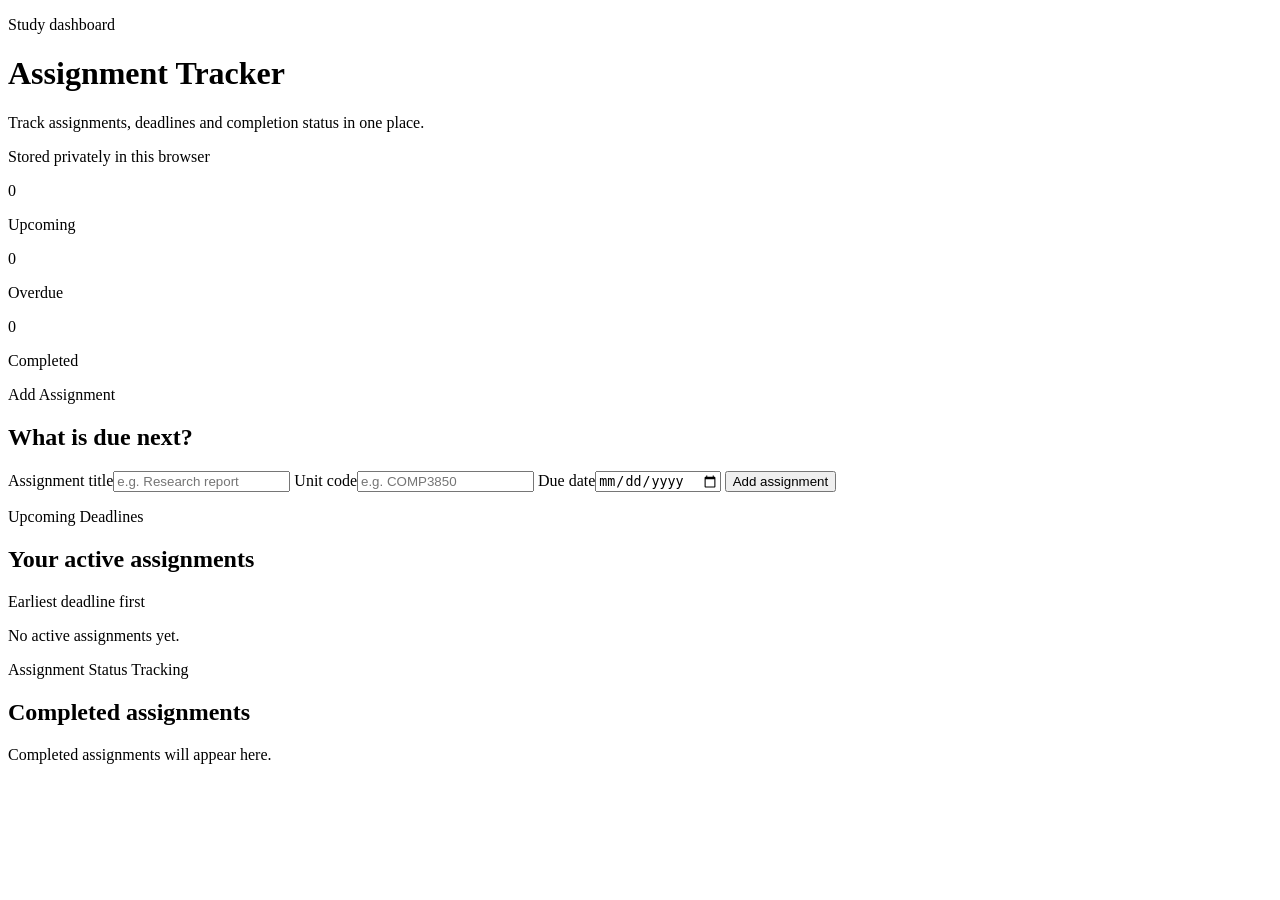
==== frontend/index.html @ 2b7ed073 "feat: deliver Assignment Tracker MVP" ====
<!doctype html>
<html lang="en">
  <head>
    <meta charset="utf-8">
    <meta name="viewport" content="width=device-width, initial-scale=1">
    <meta name="description" content="A simple, private assignment tracker.">
    <title>Assignment Tracker</title>
    <link rel="stylesheet" href="/app.css">
  </head>
  <body>
    <header class="site-header">
      <div>
        <p class="eyebrow">Study dashboard</p>
        <h1>Assignment Tracker</h1>
        <p class="subtitle">Track assignments, deadlines and completion status in one place.</p>
      </div>
      <p class="privacy-note">Stored privately in this browser</p>
    </header>

    <main>
      <section class="summary" aria-label="Assignment summary">
        <article><span id="upcoming-count">0</span><p>Upcoming</p></article>
        <article><span id="overdue-count">0</span><p>Overdue</p></article>
        <article><span id="completed-count">0</span><p>Completed</p></article>
      </section>

      <section class="panel add-panel" aria-labelledby="add-heading">
        <div class="section-heading"><div><p class="eyebrow">Add Assignment</p><h2 id="add-heading">What is due next?</h2></div></div>
        <form id="assignment-form">
          <label>Assignment title<input id="title" name="title" maxlength="120" placeholder="e.g. Research report" required></label>
          <label>Unit code<input id="unit-code" name="unit_code" maxlength="20" placeholder="e.g. COMP3850" required></label>
          <label>Due date<input id="due-date" name="due_date" type="date" required></label>
          <button type="submit">Add assignment</button>
        </form>
        <p id="form-message" class="form-message" role="status" aria-live="polite"></p>
      </section>

      <section class="panel" aria-labelledby="upcoming-heading">
        <div class="section-heading"><div><p class="eyebrow">Upcoming Deadlines</p><h2 id="upcoming-heading">Your active assignments</h2></div><p>Earliest deadline first</p></div>
        <div id="active-list" class="assignment-list"></div>
        <p id="active-empty" class="empty-state">No active assignments yet.</p>
      </section>

      <section class="panel" aria-labelledby="completed-heading">
        <div class="section-heading"><div><p class="eyebrow">Assignment Status Tracking</p><h2 id="completed-heading">Completed assignments</h2></div></div>
        <div id="completed-list" class="assignment-list"></div>
        <p id="completed-empty" class="empty-state">Completed assignments will appear here.</p>
      </section>
    </main>

    <template id="assignment-template">
      <article class="assignment-card">
        <label class="completion-control">
          <input class="completion-toggle" type="checkbox">
          <span class="checkmark" aria-hidden="true"></span>
          <span class="sr-only">Mark assignment complete</span>
        </label>
        <div class="assignment-copy">
          <div class="assignment-title-row"><h3></h3><span class="status-badge"></span></div>
          <p class="assignment-meta"></p>
        </div>
      </article>
    </template>

    <script src="/app.js" defer></script>
  </body>
</html>
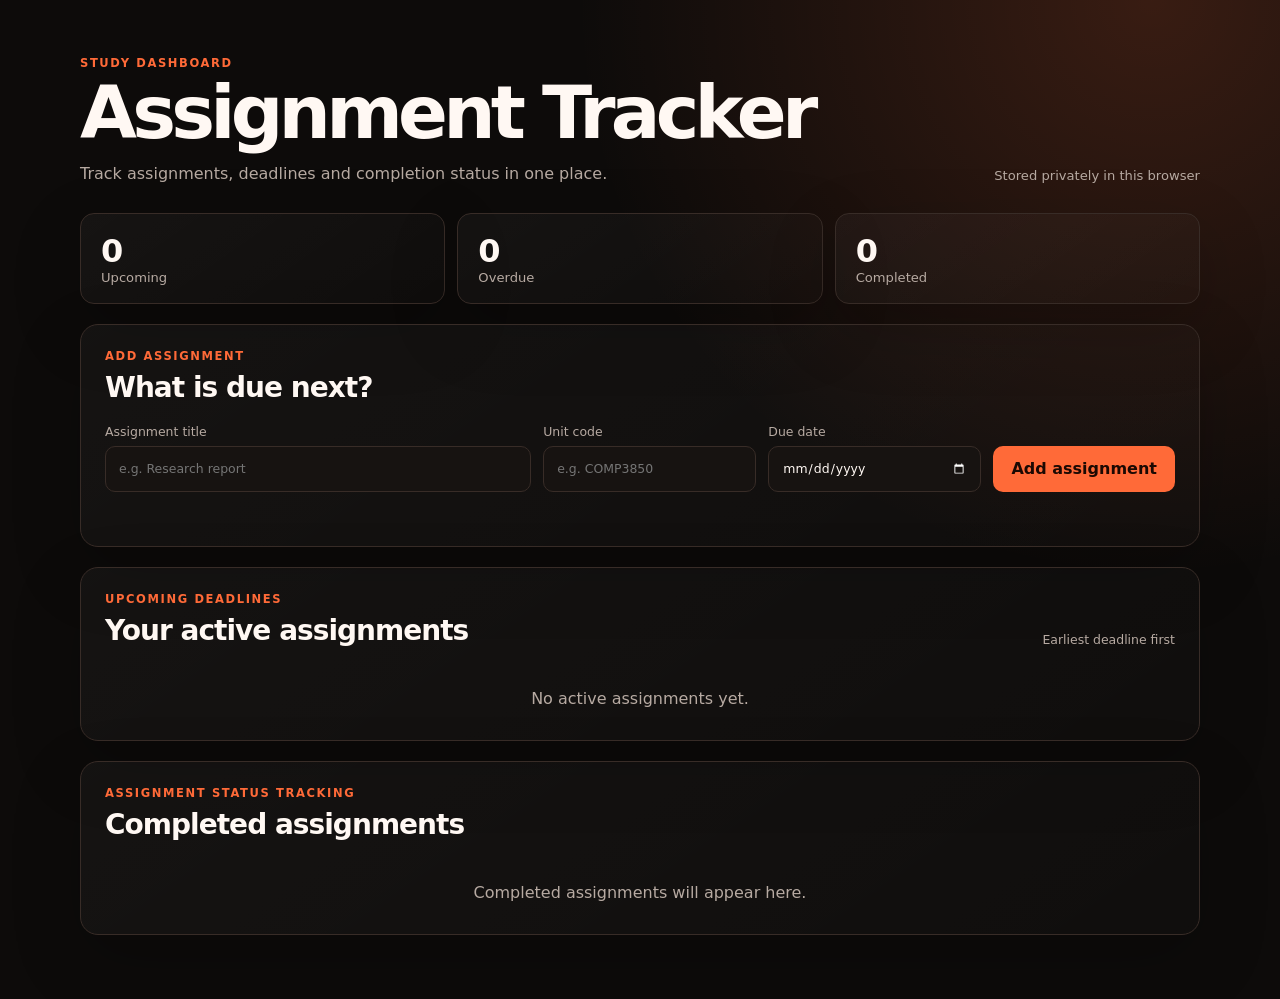
==== commit 20f9fe19: "fix: support public HTTP deployment" ====
--- a/frontend/index.html
+++ b/frontend/index.html
@@ -5,7 +5,7 @@
     <meta name="viewport" content="width=device-width, initial-scale=1">
     <meta name="description" content="A simple, private assignment tracker.">
     <title>Assignment Tracker</title>
-    <link rel="stylesheet" href="/app.css">
+    <link rel="stylesheet" href="./app.css">
   </head>
   <body>
     <header class="site-header">
@@ -62,6 +62,6 @@
       </article>
     </template>
 
-    <script src="/app.js" defer></script>
+    <script src="./app.js" defer></script>
   </body>
 </html>
--- a/frontend/app.css
+++ b/frontend/app.css
@@ -0,0 +1,63 @@
+:root {
+  color-scheme: dark;
+  --background: #0d0b0a;
+  --surface: #171311;
+  --surface-raised: #211a17;
+  --line: #382c27;
+  --text: #fff8f3;
+  --muted: #b7aaa2;
+  --accent: #ff6a38;
+  --success: #52c890;
+  --danger: #ff6961;
+  font-family: Inter, ui-sans-serif, system-ui, -apple-system, BlinkMacSystemFont, "Segoe UI", sans-serif;
+}
+
+* { box-sizing: border-box; }
+body { min-height: 100vh; margin: 0; color: var(--text); background: radial-gradient(circle at 90% 0%, rgba(255, 106, 56, 0.18), transparent 36rem), var(--background); }
+button, input { font: inherit; }
+.site-header, main { width: min(1120px, calc(100% - 32px)); margin-inline: auto; }
+.site-header { display: flex; align-items: end; justify-content: space-between; gap: 24px; padding: 56px 0 30px; }
+h1, h2, h3, p { margin: 0; }
+h1 { font-size: clamp(2rem, 7vw, 4.6rem); letter-spacing: -0.065em; line-height: 0.95; }
+h2 { font-size: clamp(1.25rem, 3vw, 1.75rem); letter-spacing: -0.035em; }
+h3 { font-size: 1rem; }
+.eyebrow { margin-bottom: 8px; color: var(--accent); font-size: 0.72rem; font-weight: 800; letter-spacing: 0.14em; text-transform: uppercase; }
+.subtitle { margin-top: 16px; color: var(--muted); }
+.privacy-note { color: var(--muted); font-size: 0.82rem; }
+main { display: grid; gap: 20px; padding-bottom: 64px; }
+.summary { display: grid; grid-template-columns: repeat(3, 1fr); gap: 12px; }
+.summary article, .panel { border: 1px solid var(--line); background: linear-gradient(145deg, rgba(255,255,255,0.035), rgba(255,255,255,0.01)); box-shadow: 0 24px 70px rgba(0,0,0,0.2); }
+.summary article { padding: 18px 20px; border-radius: 14px; }
+.summary span { font-size: 2rem; font-weight: 750; }
+.summary p { color: var(--muted); font-size: 0.82rem; }
+.panel { padding: 24px; border-radius: 18px; }
+.section-heading { display: flex; justify-content: space-between; gap: 16px; align-items: end; margin-bottom: 20px; }
+.section-heading > p { color: var(--muted); font-size: 0.78rem; }
+form { display: grid; grid-template-columns: 2fr 1fr 1fr auto; align-items: end; gap: 12px; }
+label { display: grid; gap: 7px; color: var(--muted); font-size: 0.78rem; }
+input { width: 100%; min-height: 46px; padding: 0 13px; border: 1px solid var(--line); border-radius: 10px; outline: none; color: var(--text); background: var(--surface); }
+input:focus { border-color: var(--accent); box-shadow: 0 0 0 3px rgba(255,106,56,0.16); }
+button { min-height: 46px; padding: 0 18px; border: 0; border-radius: 10px; color: #1b0903; background: var(--accent); font-weight: 800; cursor: pointer; }
+button:hover { background: #ff825d; }
+.form-message { min-height: 1.5em; margin-top: 10px; color: var(--muted); font-size: 0.82rem; }
+.assignment-list { display: grid; gap: 10px; }
+.assignment-card { display: grid; grid-template-columns: auto 1fr; gap: 14px; align-items: center; padding: 16px; border: 1px solid var(--line); border-radius: 12px; background: var(--surface); }
+.assignment-card.is-overdue { border-color: color-mix(in srgb, var(--danger) 52%, var(--line)); }
+.assignment-card.is-completed h3 { color: var(--muted); text-decoration: line-through; }
+.assignment-copy { min-width: 0; }
+.assignment-title-row { display: flex; justify-content: space-between; gap: 12px; align-items: center; }
+.assignment-meta { margin-top: 5px; color: var(--muted); font-size: 0.82rem; }
+.completion-control { display: block; position: relative; }
+.completion-toggle { position: absolute; opacity: 0; width: 1px; height: 1px; }
+.checkmark { display: grid; place-items: center; width: 24px; height: 24px; border: 1px solid #665149; border-radius: 7px; background: var(--surface-raised); }
+.completion-toggle:checked + .checkmark { border-color: var(--success); background: var(--success); }
+.completion-toggle:checked + .checkmark::after { content: "✓"; color: #071b11; font-weight: 900; }
+.completion-toggle:focus-visible + .checkmark { outline: 2px solid var(--accent); outline-offset: 3px; }
+.status-badge { flex: none; padding: 4px 8px; border-radius: 999px; font-size: 0.68rem; font-weight: 800; text-transform: uppercase; letter-spacing: 0.06em; }
+.status-badge.upcoming { color: #ffc6b2; background: rgba(255,106,56,0.15); }
+.status-badge.overdue { color: #ffc2bf; background: rgba(255,105,97,0.16); }
+.status-badge.completed { color: #a5eccb; background: rgba(82,200,144,0.15); }
+.empty-state { padding: 22px 4px 8px; color: var(--muted); text-align: center; }
+.sr-only { position: absolute; width: 1px; height: 1px; padding: 0; margin: -1px; overflow: hidden; clip: rect(0,0,0,0); white-space: nowrap; border: 0; }
+@media (max-width: 820px) { .site-header { align-items: start; flex-direction: column; } form { grid-template-columns: 1fr 1fr; } form label:first-child { grid-column: 1 / -1; } }
+@media (max-width: 560px) { .site-header { padding-top: 36px; } .summary { grid-template-columns: 1fr; } form { grid-template-columns: 1fr; } form label:first-child { grid-column: auto; } .panel { padding: 18px; } .section-heading { align-items: start; flex-direction: column; } }
